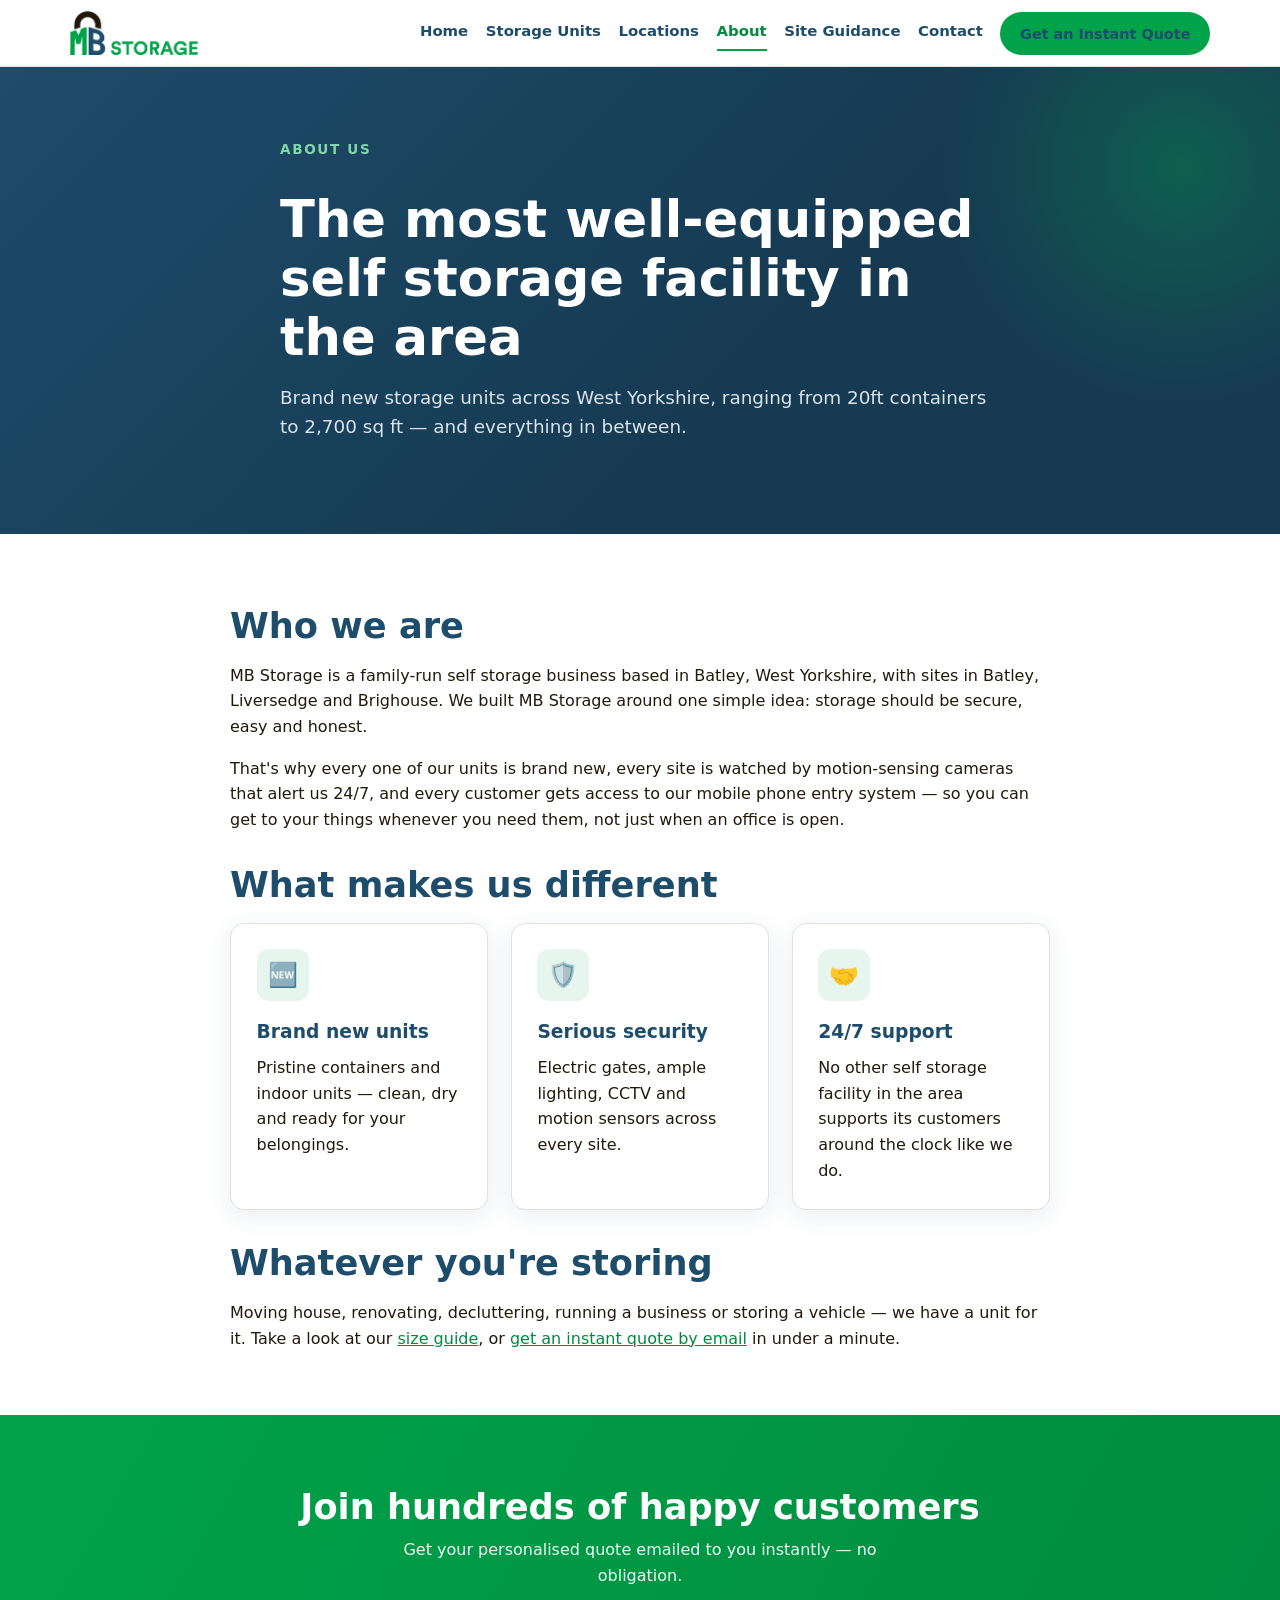
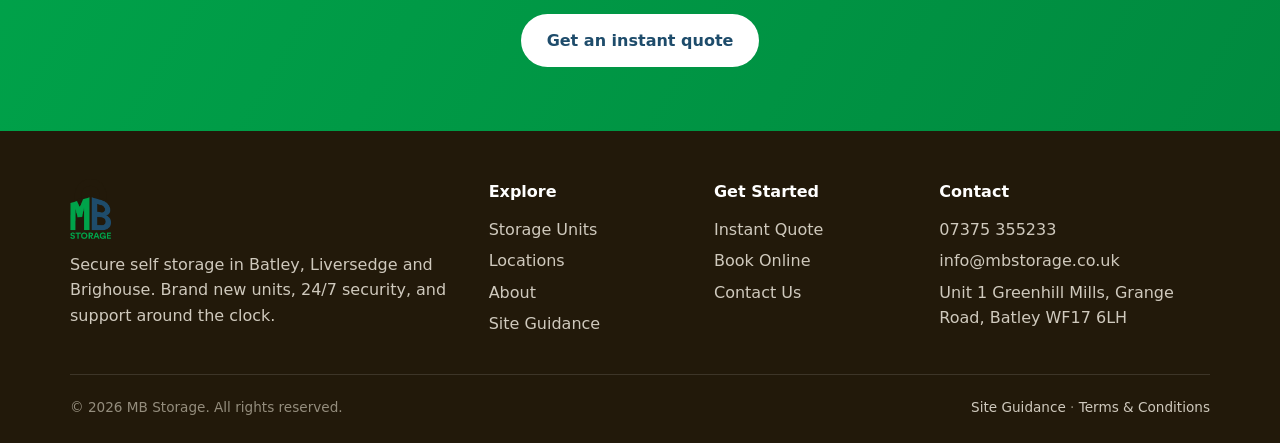
==== about.html @ b50e8f89 "Add Terms & Conditions page linked from the footer - New terms-and-conditions.html with full T&Cs of" ====
<!DOCTYPE html>
<html lang="en-GB">
<head>
<meta charset="UTF-8">
<meta name="viewport" content="width=device-width, initial-scale=1">
<title>About MB Storage | Secure Self Storage in West Yorkshire</title>
<meta name="description" content="About MB Storage — the most well-equipped self storage facility in West Yorkshire. Brand new units from 20ft containers to 2,700 sq ft, with 24/7 security and support.">
<link rel="canonical" href="https://www.mbstorage.co.uk/about.html">
<link rel="icon" type="image/png" href="assets/img/favicon.png">
<link rel="stylesheet" href="assets/css/style.css">
</head>
<body>

<header class="site-header">
  <div class="container header-inner">
    <a class="brand" href="index.html" aria-label="MB Storage home">
      <img src="assets/img/logo-landscape.png" srcset="assets/img/logo-landscape@4x.png 4x" alt="MB Storage logo" width="130" height="45">
    </a>
    <button class="nav-toggle" aria-label="Open menu" aria-expanded="false"><span></span><span></span><span></span></button>
    <nav class="main-nav" aria-label="Main navigation">
      <a href="index.html">Home</a>
      <a href="units.html">Storage Units</a>
      <a href="locations.html">Locations</a>
      <a href="about.html" aria-current="page">About</a>
      <a href="site-guidance.html">Site Guidance</a>
      <a href="contact.html">Contact</a>
      <a class="btn btn-primary" href="quote.html">Get an Instant Quote</a>
    </nav>
  </div>
</header>

<main>
  <section class="hero">
    <div class="container hero-inner">
      <p class="eyebrow">About Us</p>
      <h1>The most well-equipped self storage facility in the area</h1>
      <p>Brand new storage units across West Yorkshire, ranging from 20ft containers to 2,700 sq ft — and everything in between.</p>
    </div>
  </section>

  <section>
    <div class="container" style="max-width:820px">
      <h2>Who we are</h2>
      <p class="mt-1">MB Storage is a family-run self storage business based in Batley, West Yorkshire, with sites in Batley, Liversedge and Brighouse. We built MB Storage around one simple idea: storage should be secure, easy and honest.</p>
      <p class="mt-1">That's why every one of our units is brand new, every site is watched by motion-sensing cameras that alert us 24/7, and every customer gets access to our mobile phone entry system — so you can get to your things whenever you need them, not just when an office is open.</p>
      <h2 class="mt-2">What makes us different</h2>
      <div class="grid-3 mt-1">
        <article class="card"><div class="icon">🆕</div><h3>Brand new units</h3><p>Pristine containers and indoor units — clean, dry and ready for your belongings.</p></article>
        <article class="card"><div class="icon">🛡️</div><h3>Serious security</h3><p>Electric gates, ample lighting, CCTV and motion sensors across every site.</p></article>
        <article class="card"><div class="icon">🤝</div><h3>24/7 support</h3><p>No other self storage facility in the area supports its customers around the clock like we do.</p></article>
      </div>
      <h2 class="mt-2">Whatever you're storing</h2>
      <p class="mt-1">Moving house, renovating, decluttering, running a business or storing a vehicle — we have a unit for it. Take a look at our <a href="units.html">size guide</a>, or <a href="quote.html">get an instant quote by email</a> in under a minute.</p>
    </div>
  </section>

  <section class="cta-band">
    <div class="container">
      <h2>Join hundreds of happy customers</h2>
      <p>Get your personalised quote emailed to you instantly — no obligation.</p>
      <a class="btn btn-light" href="quote.html">Get an instant quote</a>
    </div>
  </section>
</main>

<footer class="site-footer">
  <div class="container">
    <div class="footer-grid">
      <div>
        <img class="footer-logo" src="assets/img/logo-portrait.png" alt="MB Storage">
        <p>Secure self storage in Batley, Liversedge and Brighouse. Brand new units, 24/7 security, and support around the clock.</p>
      </div>
      <div>
        <h4>Explore</h4>
        <ul>
          <li><a href="units.html">Storage Units</a></li>
          <li><a href="locations.html">Locations</a></li>
          <li><a href="about.html">About</a></li>
          <li><a href="site-guidance.html">Site Guidance</a></li>
        </ul>
      </div>
      <div>
        <h4>Get Started</h4>
        <ul>
          <li><a href="quote.html">Instant Quote</a></li>
          <li><a href="quote.html">Book Online</a></li>
          <li><a href="contact.html">Contact Us</a></li>
        </ul>
      </div>
      <div>
        <h4>Contact</h4>
        <ul>
          <li><a href="tel:+447375355233">07375 355233</a></li>
          <li><a href="mailto:info@mbstorage.co.uk">info@mbstorage.co.uk</a></li>
          <li>Unit 1 Greenhill Mills, Grange Road, Batley WF17 6LH</li>
        </ul>
      </div>
    </div>
    <div class="footer-bottom">
      <p>© 2026 MB Storage. All rights reserved.</p>
      <p><a href="site-guidance.html">Site Guidance</a> · <a href="terms-and-conditions.html">Terms &amp; Conditions</a></p>
    </div>
  </div>
</footer>

<script src="assets/js/main.js"></script>
</body>
</html>
---- assets/css/style.css ----
/* MB Storage — brand palette taken from the master logo
   Green   #00A34A  (primary / CTAs)
   Navy    #1E4C6B  (headings / secondary)
   Ink     #22190A  (body text / footer)
*/
:root {
  --green: #00A34A;
  --green-dark: #008a3f;
  --green-tint: #e6f6ee;
  --navy: #1E4C6B;
  --navy-dark: #163a52;
  --navy-tint: #e9eff4;
  --ink: #22190A;
  --grey: #5b5648;
  --line: #e4e1da;
  --bg: #ffffff;
  --bg-soft: #f7f6f3;
  --radius: 14px;
  --shadow: 0 6px 24px rgba(30, 76, 107, .10);
  --font: "Segoe UI", system-ui, -apple-system, Roboto, "Helvetica Neue", Arial, sans-serif;
}

* { margin: 0; padding: 0; box-sizing: border-box; }
html { scroll-behavior: smooth; }
body { font-family: var(--font); color: var(--ink); background: var(--bg); line-height: 1.6; }
img { max-width: 100%; height: auto; display: block; }
a { color: var(--green-dark); }
.container { width: min(1140px, 92%); margin: 0 auto; }

/* ---------- Header ---------- */
.site-header {
  position: sticky; top: 0; z-index: 50;
  background: rgba(255,255,255,.97);
  border-bottom: 1px solid var(--line);
  backdrop-filter: blur(6px);
}
.header-inner { display: flex; align-items: center; justify-content: space-between; gap: 1rem; padding: .7rem 0; }
.brand img { height: 44px; width: auto; }
.main-nav { display: flex; align-items: center; gap: 1.1rem; flex-wrap: wrap; }
.main-nav a { color: var(--navy); text-decoration: none; font-weight: 600; font-size: .93rem; padding: .3rem 0; border-bottom: 2px solid transparent; white-space: nowrap; }
.main-nav .btn { padding: .55rem 1.1rem; font-size: .9rem; border-bottom: 0; }
.main-nav a:hover, .main-nav a[aria-current="page"] { border-bottom-color: var(--green); color: var(--green-dark); }
.nav-toggle { display: none; background: none; border: 0; cursor: pointer; padding: .4rem; }
.nav-toggle span { display: block; width: 26px; height: 3px; background: var(--navy); margin: 5px 0; border-radius: 2px; }

.btn { display: inline-block; padding: .72rem 1.5rem; border-radius: 999px; font-weight: 700; text-decoration: none; text-align: center; border: 2px solid transparent; cursor: pointer; font-size: 1rem; transition: transform .15s ease, background .15s ease; }
.btn:hover { transform: translateY(-1px); }
.btn-primary { background: var(--green); color: #fff; }
.btn-primary:hover { background: var(--green-dark); }
.btn-outline { border-color: var(--navy); color: var(--navy); background: transparent; }
.btn-outline:hover { background: var(--navy); color: #fff; }
.btn-light { background: #fff; color: var(--navy); }

/* ---------- Hero ---------- */
.hero { background: linear-gradient(135deg, var(--navy) 0%, var(--navy-dark) 60%), var(--navy); color: #fff; padding: 4.5rem 0 4rem; position: relative; overflow: hidden; }
.hero::after { content: ""; position: absolute; right: -140px; top: -140px; width: 480px; height: 480px; border-radius: 50%; background: radial-gradient(circle, rgba(0,163,74,.35), transparent 70%); }
.hero-inner { position: relative; z-index: 1; max-width: 720px; }
.hero .eyebrow { color: #7fd6a8; font-weight: 700; letter-spacing: .12em; text-transform: uppercase; font-size: .85rem; }
.hero h1 { font-size: clamp(2rem, 5vw, 3.2rem); line-height: 1.15; margin: .6rem 0 1rem; }
.hero p { font-size: 1.15rem; color: #d9e4ec; margin-bottom: 1.8rem; }
.hero-ctas { display: flex; gap: .9rem; flex-wrap: wrap; }
.hero-trust { display: flex; gap: 1.6rem; flex-wrap: wrap; margin-top: 2.4rem; font-size: .95rem; color: #c4d3dd; }
.hero-trust span::before { content: "✓ "; color: var(--green); font-weight: 800; }

/* ---------- Sections ---------- */
section { padding: 4rem 0; }
.section-soft { background: var(--bg-soft); }
.section-head { max-width: 640px; margin-bottom: 2.4rem; }
.section-head .eyebrow { color: var(--green-dark); font-weight: 700; letter-spacing: .1em; text-transform: uppercase; font-size: .8rem; }
h2 { color: var(--navy); font-size: clamp(1.5rem, 3.4vw, 2.2rem); line-height: 1.2; margin: .4rem 0 .6rem; }
h3 { color: var(--navy); }
.lead { color: var(--grey); font-size: 1.06rem; }

.grid-3 { display: grid; grid-template-columns: repeat(3, 1fr); gap: 1.4rem; }
.grid-2 { display: grid; grid-template-columns: repeat(2, 1fr); gap: 1.4rem; }

.card { background: #fff; border: 1px solid var(--line); border-radius: var(--radius); padding: 1.6rem; box-shadow: var(--shadow); }
.card h3 { margin-bottom: .5rem; }
.card .icon { width: 52px; height: 52px; border-radius: 12px; background: var(--green-tint); display: grid; place-items: center; margin-bottom: 1rem; font-size: 1.5rem; color: var(--green-dark); }

/* ---------- Unit / product cards ---------- */
.unit-card { display: flex; flex-direction: column; overflow: hidden; padding: 0; }
.unit-media { background: linear-gradient(160deg, var(--navy-tint), #fff); padding: 1.4rem; border-bottom: 1px solid var(--line); }
.unit-body { padding: 1.5rem; display: flex; flex-direction: column; gap: .8rem; flex: 1; }
.unit-body ul { list-style: none; }
.unit-body li { padding-left: 1.5em; position: relative; margin: .3rem 0; }
.unit-body li::before { content: "✓"; position: absolute; left: 0; color: var(--green); font-weight: 800; }
.badge { display: inline-block; background: var(--green-tint); color: var(--green-dark); font-weight: 700; font-size: .78rem; border-radius: 999px; padding: .25rem .8rem; letter-spacing: .04em; text-transform: uppercase; width: fit-content; }
.price-hidden { background: var(--navy-tint); border-radius: 10px; padding: .9rem 1.1rem; color: var(--navy); font-size: .95rem; }
.price-hidden strong { color: var(--green-dark); }
.unit-body .btn { margin-top: auto; }

/* ---------- Size guide figure ---------- */
.size-figure { border: 1px dashed var(--navy); border-radius: 10px; padding: 1rem; background: #fff; }
.dim-table { width: 100%; border-collapse: collapse; font-size: .95rem; }
.dim-table th, .dim-table td { text-align: left; padding: .5rem .6rem; border-bottom: 1px solid var(--line); }
.dim-table th { color: var(--navy); }

/* ---------- Forms ---------- */
.form-card { background: #fff; border: 1px solid var(--line); border-radius: var(--radius); box-shadow: var(--shadow); padding: 2rem; }
.form-grid { display: grid; grid-template-columns: 1fr 1fr; gap: 1rem 1.2rem; }
.form-grid .full { grid-column: 1 / -1; }
label { font-weight: 600; color: var(--navy); font-size: .93rem; display: block; margin-bottom: .3rem; }
input, select, textarea { width: 100%; padding: .7rem .85rem; border: 1.5px solid var(--line); border-radius: 9px; font: inherit; color: var(--ink); background: #fff; }
input:focus, select:focus, textarea:focus { outline: none; border-color: var(--green); box-shadow: 0 0 0 3px rgba(0,163,74,.15); }
.hint { font-size: .84rem; color: var(--grey); margin-top: .25rem; }
fieldset { border: 0; }

.quote-note { display: flex; gap: .8rem; align-items: flex-start; background: var(--green-tint); border-radius: 10px; padding: 1rem 1.2rem; margin-bottom: 1.4rem; color: var(--ink); }
.quote-note .icon { font-size: 1.3rem; }

/* ---------- Locations ---------- */
.location-card address { font-style: normal; color: var(--grey); margin: .4rem 0 .8rem; }

/* ---------- CTA band ---------- */
.cta-band { background: linear-gradient(120deg, var(--green) 0%, var(--green-dark) 100%); color: #fff; text-align: center; }
.cta-band h2 { color: #fff; }
.cta-band p { color: #eafff3; max-width: 560px; margin: 0 auto 1.6rem; }

/* ---------- Featured branded banners (3D graphics) ---------- */
.banner-section { padding: 3rem 0; }
.section-head.center { margin-left: auto; margin-right: auto; text-align: center; }
.feature-banner { display: block; width: 100%; border-radius: var(--radius); box-shadow: var(--shadow); overflow: hidden; background: #10633a; }
.feature-banner img { width: 100%; height: auto; display: block; }
a.feature-banner { transition: transform .15s ease, box-shadow .15s ease; }
a.feature-banner:hover { transform: translateY(-3px); box-shadow: 0 12px 32px rgba(30,76,107,.18); }

/* horizontal step row under the phone banner */
.access-steps-row { list-style: none; display: grid; grid-template-columns: repeat(3, 1fr); gap: 1.4rem; margin-top: 1.8rem; }
.access-steps-row li { display: flex; gap: .9rem; align-items: flex-start; }
.access-steps-row .n { flex: 0 0 36px; height: 36px; border-radius: 50%; background: var(--green); color: #fff; font-weight: 800; display: grid; place-items: center; }
.access-steps-row strong { display: block; color: var(--navy); }
.access-steps-row span.t { color: var(--grey); font-size: .93rem; }
@media (max-width: 820px) { .access-steps-row { grid-template-columns: 1fr; } }

/* ---------- FAQ ---------- */
details { border: 1px solid var(--line); border-radius: 10px; padding: 1rem 1.2rem; margin-bottom: .8rem; background: #fff; }
summary { font-weight: 700; color: var(--navy); cursor: pointer; }
details p { margin-top: .6rem; color: var(--grey); }

/* ---------- Footer ---------- */
.site-footer { background: var(--ink); color: #cfc9bd; padding: 3rem 0 1.5rem; margin-top: 0; }
.footer-grid { display: grid; grid-template-columns: 2fr 1fr 1fr 1.4fr; gap: 2rem; padding-bottom: 2rem; border-bottom: 1px solid rgba(255,255,255,.12); }
.site-footer h4 { color: #fff; margin-bottom: .8rem; font-size: 1rem; }
.site-footer a { color: #cfc9bd; text-decoration: none; }
.site-footer a:hover { color: var(--green); }
.site-footer ul { list-style: none; }
.site-footer li { margin: .35rem 0; }
.footer-logo { height: 60px; width: auto; margin-bottom: .8rem; }
.footer-bottom { display: flex; justify-content: space-between; gap: 1rem; flex-wrap: wrap; padding-top: 1.4rem; font-size: .85rem; color: #948d7d; }

/* ---------- Utilities ---------- */
.mt-1 { margin-top: 1rem; } .mt-2 { margin-top: 2rem; }
.center { text-align: center; }
.status-msg { margin-top: 1rem; padding: .9rem 1.1rem; border-radius: 10px; display: none; }
.status-msg.ok { display: block; background: var(--green-tint); color: var(--green-dark); }
.status-msg.err { display: block; background: #fdecec; color: #a33; }

/* ---------- Responsive ---------- */
@media (max-width: 900px) {
  .grid-3, .footer-grid { grid-template-columns: 1fr 1fr; }
}
@media (max-width: 680px) {
  .nav-toggle { display: block; }
  .main-nav { position: absolute; top: 100%; left: 0; right: 0; background: #fff; flex-direction: column; align-items: flex-start; padding: 1rem 4%; gap: .8rem; border-bottom: 1px solid var(--line); display: none; }
  .main-nav.open { display: flex; }
  .grid-3, .grid-2, .form-grid, .footer-grid { grid-template-columns: 1fr; }
  .hero { padding: 3rem 0; }
}
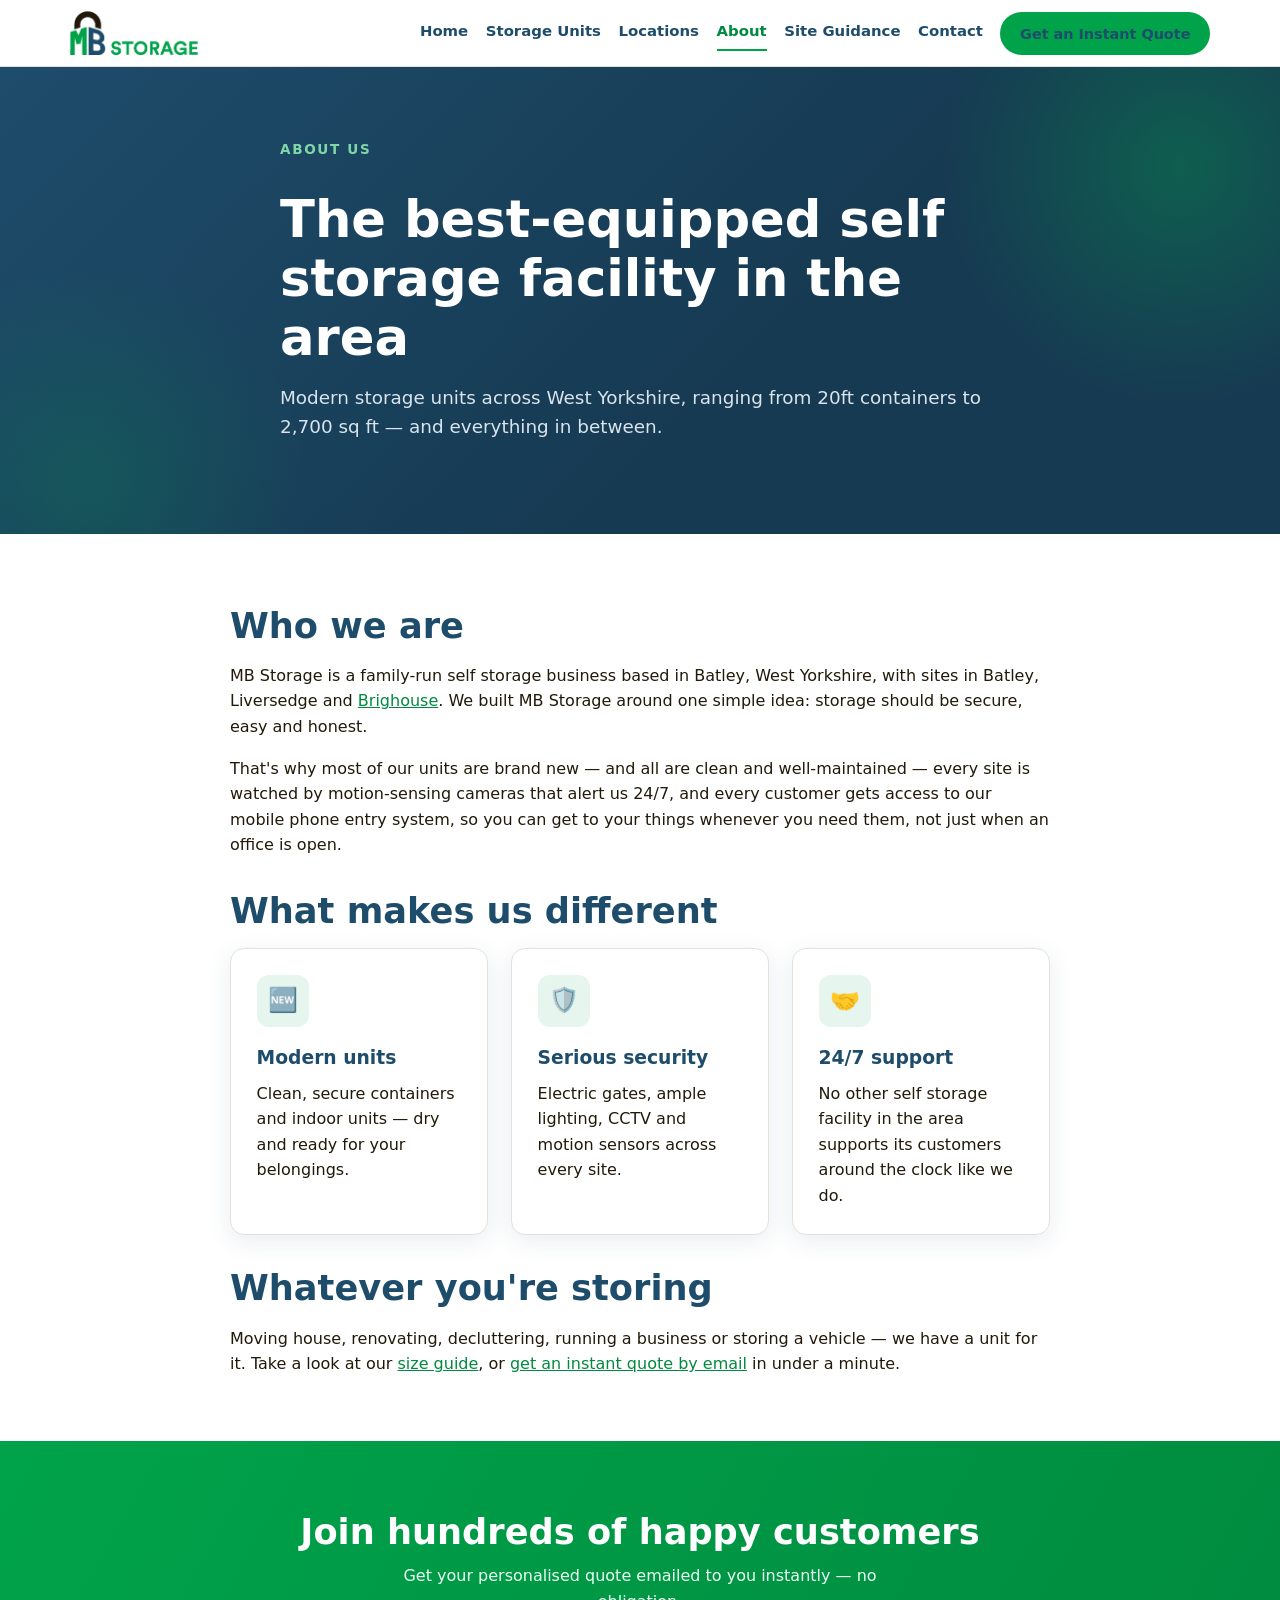
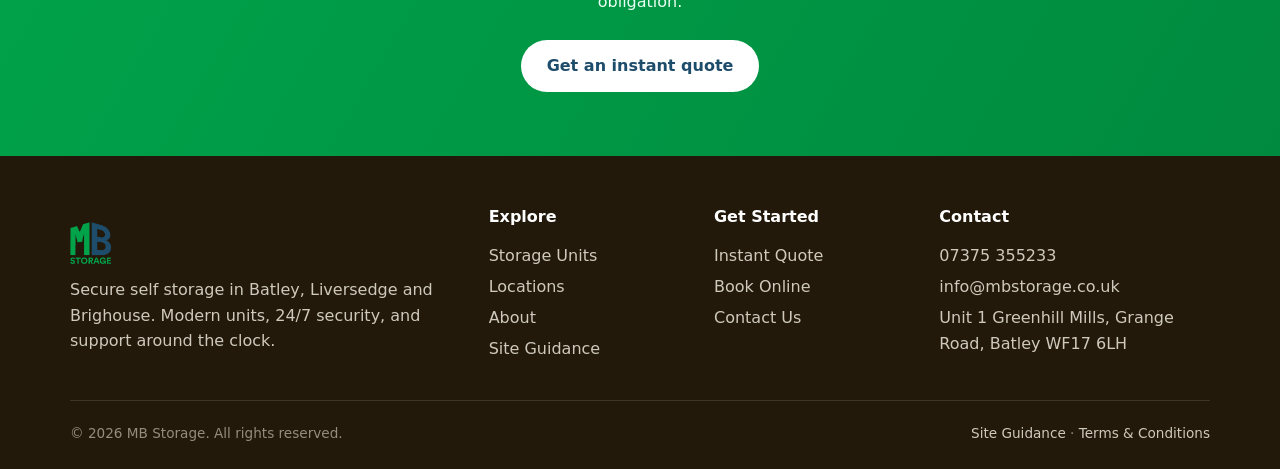
==== commit 9a933ae4: "Add second yard photo (gallery) and correct 'brand new' claims - Add Batley site photo; Locations pa" ====
--- a/about.html
+++ b/about.html
@@ -4,7 +4,7 @@
 <meta charset="UTF-8">
 <meta name="viewport" content="width=device-width, initial-scale=1">
 <title>About MB Storage | Secure Self Storage in West Yorkshire</title>
-<meta name="description" content="About MB Storage — the most well-equipped self storage facility in West Yorkshire. Brand new units from 20ft containers to 2,700 sq ft, with 24/7 security and support.">
+<meta name="description" content="About MB Storage — the best-equipped self storage facility in West Yorkshire. Modern units from 20ft containers to 2,700 sq ft, with 24/7 security and support.">
 <link rel="canonical" href="https://www.mbstorage.co.uk/about.html">
 <link rel="icon" type="image/png" href="assets/img/favicon.png">
 <link rel="stylesheet" href="assets/css/style.css">
@@ -33,19 +33,19 @@
   <section class="hero">
     <div class="container hero-inner">
       <p class="eyebrow">About Us</p>
-      <h1>The most well-equipped self storage facility in the area</h1>
-      <p>Brand new storage units across West Yorkshire, ranging from 20ft containers to 2,700 sq ft — and everything in between.</p>
+      <h1>The best-equipped self storage facility in the area</h1>
+      <p>Modern storage units across West Yorkshire, ranging from 20ft containers to 2,700 sq ft — and everything in between.</p>
     </div>
   </section>
 
   <section>
     <div class="container" style="max-width:820px">
       <h2>Who we are</h2>
-      <p class="mt-1">MB Storage is a family-run self storage business based in Batley, West Yorkshire, with sites in Batley, Liversedge and Brighouse. We built MB Storage around one simple idea: storage should be secure, easy and honest.</p>
-      <p class="mt-1">That's why every one of our units is brand new, every site is watched by motion-sensing cameras that alert us 24/7, and every customer gets access to our mobile phone entry system — so you can get to your things whenever you need them, not just when an office is open.</p>
+      <p class="mt-1">MB Storage is a family-run self storage business based in Batley, West Yorkshire, with sites in Batley, Liversedge and <a href="https://www.jbstoragesolutions.co.uk" target="_blank" rel="noopener">Brighouse</a>. We built MB Storage around one simple idea: storage should be secure, easy and honest.</p>
+      <p class="mt-1">That's why most of our units are brand new — and all are clean and well-maintained — every site is watched by motion-sensing cameras that alert us 24/7, and every customer gets access to our mobile phone entry system, so you can get to your things whenever you need them, not just when an office is open.</p>
       <h2 class="mt-2">What makes us different</h2>
       <div class="grid-3 mt-1">
-        <article class="card"><div class="icon">🆕</div><h3>Brand new units</h3><p>Pristine containers and indoor units — clean, dry and ready for your belongings.</p></article>
+        <article class="card"><div class="icon">🆕</div><h3>Modern units</h3><p>Clean, secure containers and indoor units — dry and ready for your belongings.</p></article>
         <article class="card"><div class="icon">🛡️</div><h3>Serious security</h3><p>Electric gates, ample lighting, CCTV and motion sensors across every site.</p></article>
         <article class="card"><div class="icon">🤝</div><h3>24/7 support</h3><p>No other self storage facility in the area supports its customers around the clock like we do.</p></article>
       </div>
@@ -68,7 +68,7 @@
     <div class="footer-grid">
       <div>
         <img class="footer-logo" src="assets/img/logo-portrait.png" alt="MB Storage">
-        <p>Secure self storage in Batley, Liversedge and Brighouse. Brand new units, 24/7 security, and support around the clock.</p>
+        <p>Secure self storage in Batley, Liversedge and <a href="https://www.jbstoragesolutions.co.uk" target="_blank" rel="noopener">Brighouse</a>. Modern units, 24/7 security, and support around the clock.</p>
       </div>
       <div>
         <h4>Explore</h4>
--- a/assets/css/style.css
+++ b/assets/css/style.css
@@ -167,3 +167,68 @@
   .grid-3, .grid-2, .form-grid, .footer-grid { grid-template-columns: 1fr; }
   .hero { padding: 3rem 0; }
 }
+
+/* =====================================================
+   Refinement pass — motion, polish & tighter integration
+   ===================================================== */
+
+/* Animated hero accent blobs + staggered entrance */
+.hero::after { animation: floatBlob 15s ease-in-out infinite; }
+.hero::before {
+  content: ""; position: absolute; left: -130px; bottom: -170px; width: 440px; height: 440px;
+  border-radius: 50%; background: radial-gradient(circle, rgba(0,163,74,.20), transparent 70%);
+  z-index: 0; animation: floatBlob 20s ease-in-out infinite reverse;
+}
+@keyframes floatBlob { 0%,100% { transform: translate(0,0); } 50% { transform: translate(-26px,22px); } }
+
+.hero-inner > * { opacity: 0; transform: translateY(16px); animation: heroIn .7s cubic-bezier(.2,.7,.2,1) forwards; }
+.hero-inner > *:nth-child(1) { animation-delay: .05s; }
+.hero-inner > *:nth-child(2) { animation-delay: .15s; }
+.hero-inner > *:nth-child(3) { animation-delay: .25s; }
+.hero-inner > *:nth-child(4) { animation-delay: .35s; }
+.hero-inner > *:nth-child(5) { animation-delay: .45s; }
+@keyframes heroIn { to { opacity: 1; transform: none; } }
+
+/* Scroll-reveal (class added by JS so content stays visible without JS) */
+.reveal { opacity: 0; transform: translateY(24px); transition: opacity .6s ease, transform .6s cubic-bezier(.2,.7,.2,1); will-change: opacity, transform; }
+.reveal.in { opacity: 1; transform: none; }
+
+/* Animated stats band */
+.stats-band { background: #fff; padding: 2.6rem 0; }
+.stats-grid { display: grid; grid-template-columns: repeat(4, 1fr); gap: 1.2rem; text-align: center; }
+.stat { padding: 1.5rem 1rem; border-radius: var(--radius); background: var(--bg-soft); border: 1px solid var(--line); transition: transform .18s ease, box-shadow .18s ease; }
+.stat:hover { transform: translateY(-4px); box-shadow: var(--shadow); }
+.stat .num { font-size: clamp(1.9rem, 4.4vw, 2.7rem); font-weight: 800; color: var(--green-dark); line-height: 1; letter-spacing: -.02em; }
+.stat .lab { margin-top: .5rem; color: var(--navy); font-weight: 600; font-size: .95rem; }
+@media (max-width: 680px) { .stats-grid { grid-template-columns: 1fr 1fr; } }
+
+/* Card + banner micro-interactions */
+.card { transition: transform .18s ease, box-shadow .18s ease; }
+.card:hover { transform: translateY(-4px); box-shadow: 0 12px 30px rgba(30,76,107,.14); }
+.feature-banner { position: relative; }
+.feature-banner img { transition: transform .6s cubic-bezier(.2,.7,.2,1); }
+a.feature-banner:hover img { transform: scale(1.035); }
+
+/* Buttons: smoother shared transition */
+.btn { transition: transform .15s ease, background .15s ease, box-shadow .15s ease; }
+.btn-primary:hover { box-shadow: 0 8px 20px rgba(0,163,74,.28); }
+
+/* Real-photo band (image + copy) */
+.photo-band .container { display: grid; grid-template-columns: 1.1fr 1fr; gap: 2.2rem; align-items: center; }
+.photo-band .photo-media img { width: 100%; border-radius: var(--radius); box-shadow: var(--shadow); }
+.photo-band figcaption, .photo-figure figcaption { color: var(--grey); font-size: .88rem; margin-top: .55rem; }
+.photo-figure { max-width: 640px; margin: 0 auto; }
+.photo-figure img { width: 100%; border-radius: var(--radius); box-shadow: var(--shadow); }
+.photo-figure figcaption { text-align: center; }
+.photo-gallery { display: grid; grid-template-columns: repeat(2, 1fr); gap: 1.3rem; max-width: 1000px; margin: 0 auto; }
+.photo-gallery figure img { width: 100%; border-radius: var(--radius); box-shadow: var(--shadow); }
+.photo-gallery figcaption { text-align: center; color: var(--grey); font-size: .88rem; margin-top: .5rem; }
+@media (max-width: 820px) { .photo-band .container { grid-template-columns: 1fr; } }
+@media (max-width: 680px) { .photo-gallery { grid-template-columns: 1fr; } }
+
+/* Respect reduced-motion preferences */
+@media (prefers-reduced-motion: reduce) {
+  *, *::before, *::after { animation: none !important; transition: none !important; }
+  .reveal { opacity: 1 !important; transform: none !important; }
+  .hero-inner > * { opacity: 1 !important; transform: none !important; }
+}
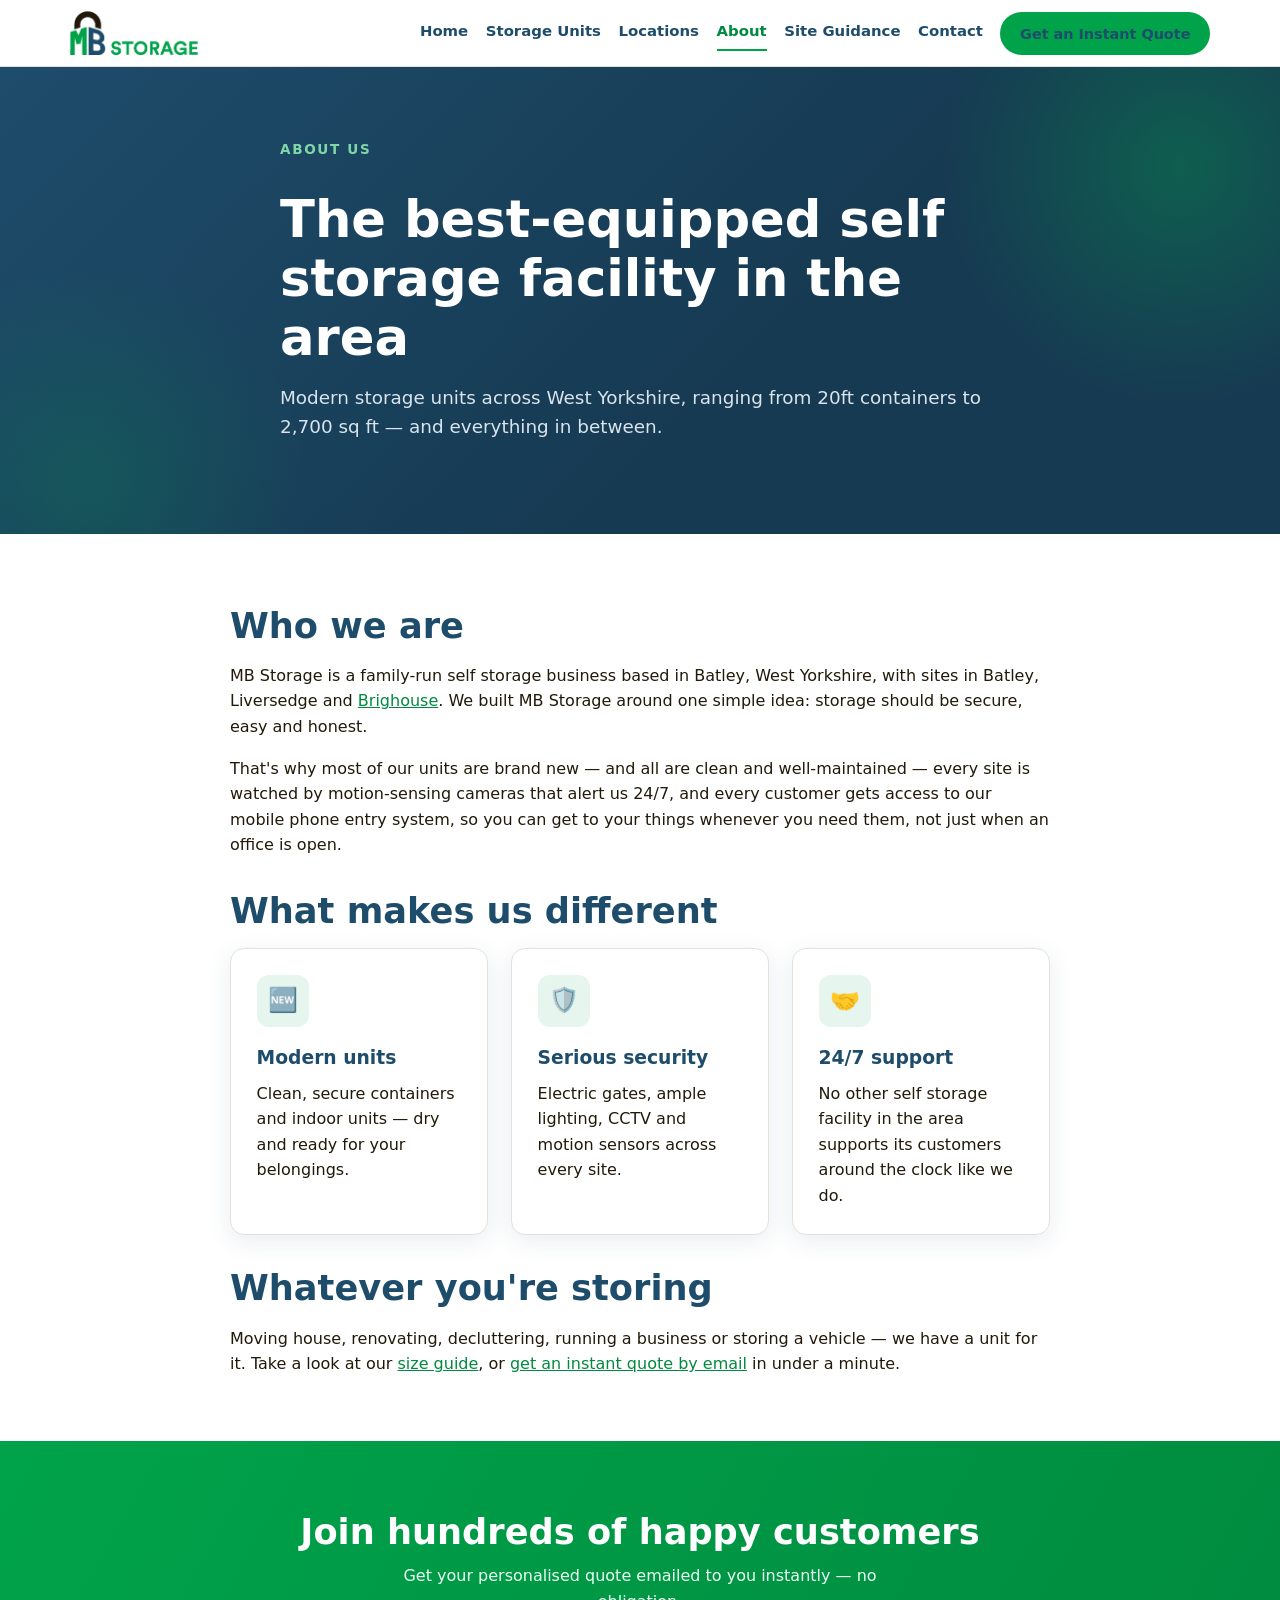
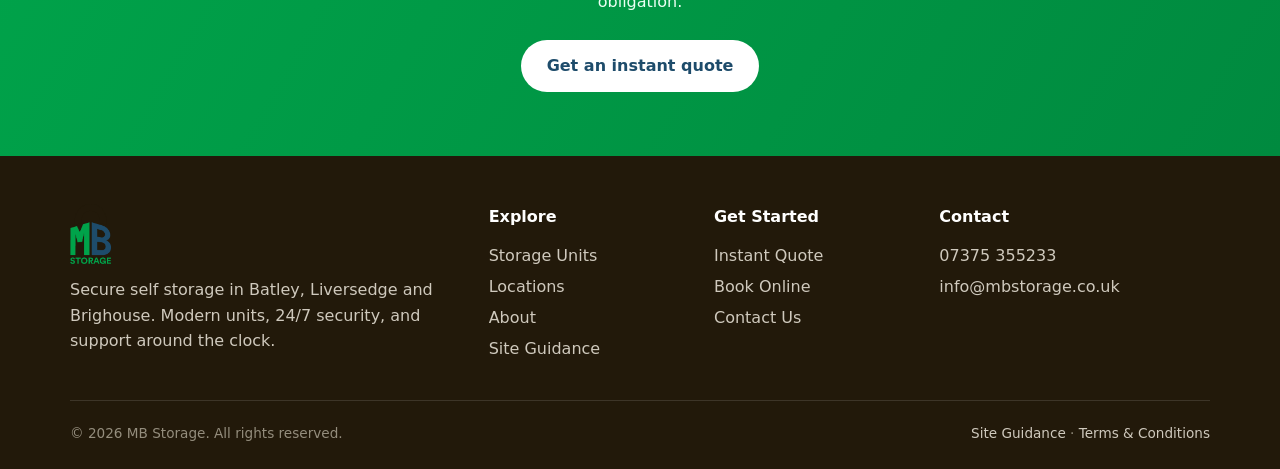
==== commit 580c0245: "Keep full Batley address only on Locations page; correct it to Greenhill Mills, Batley WF17 6LL - Re" ====
--- a/about.html
+++ b/about.html
@@ -92,7 +92,6 @@
         <ul>
           <li><a href="tel:+447375355233">07375 355233</a></li>
           <li><a href="mailto:info@mbstorage.co.uk">info@mbstorage.co.uk</a></li>
-          <li>Unit 1 Greenhill Mills, Grange Road, Batley WF17 6LH</li>
         </ul>
       </div>
     </div>
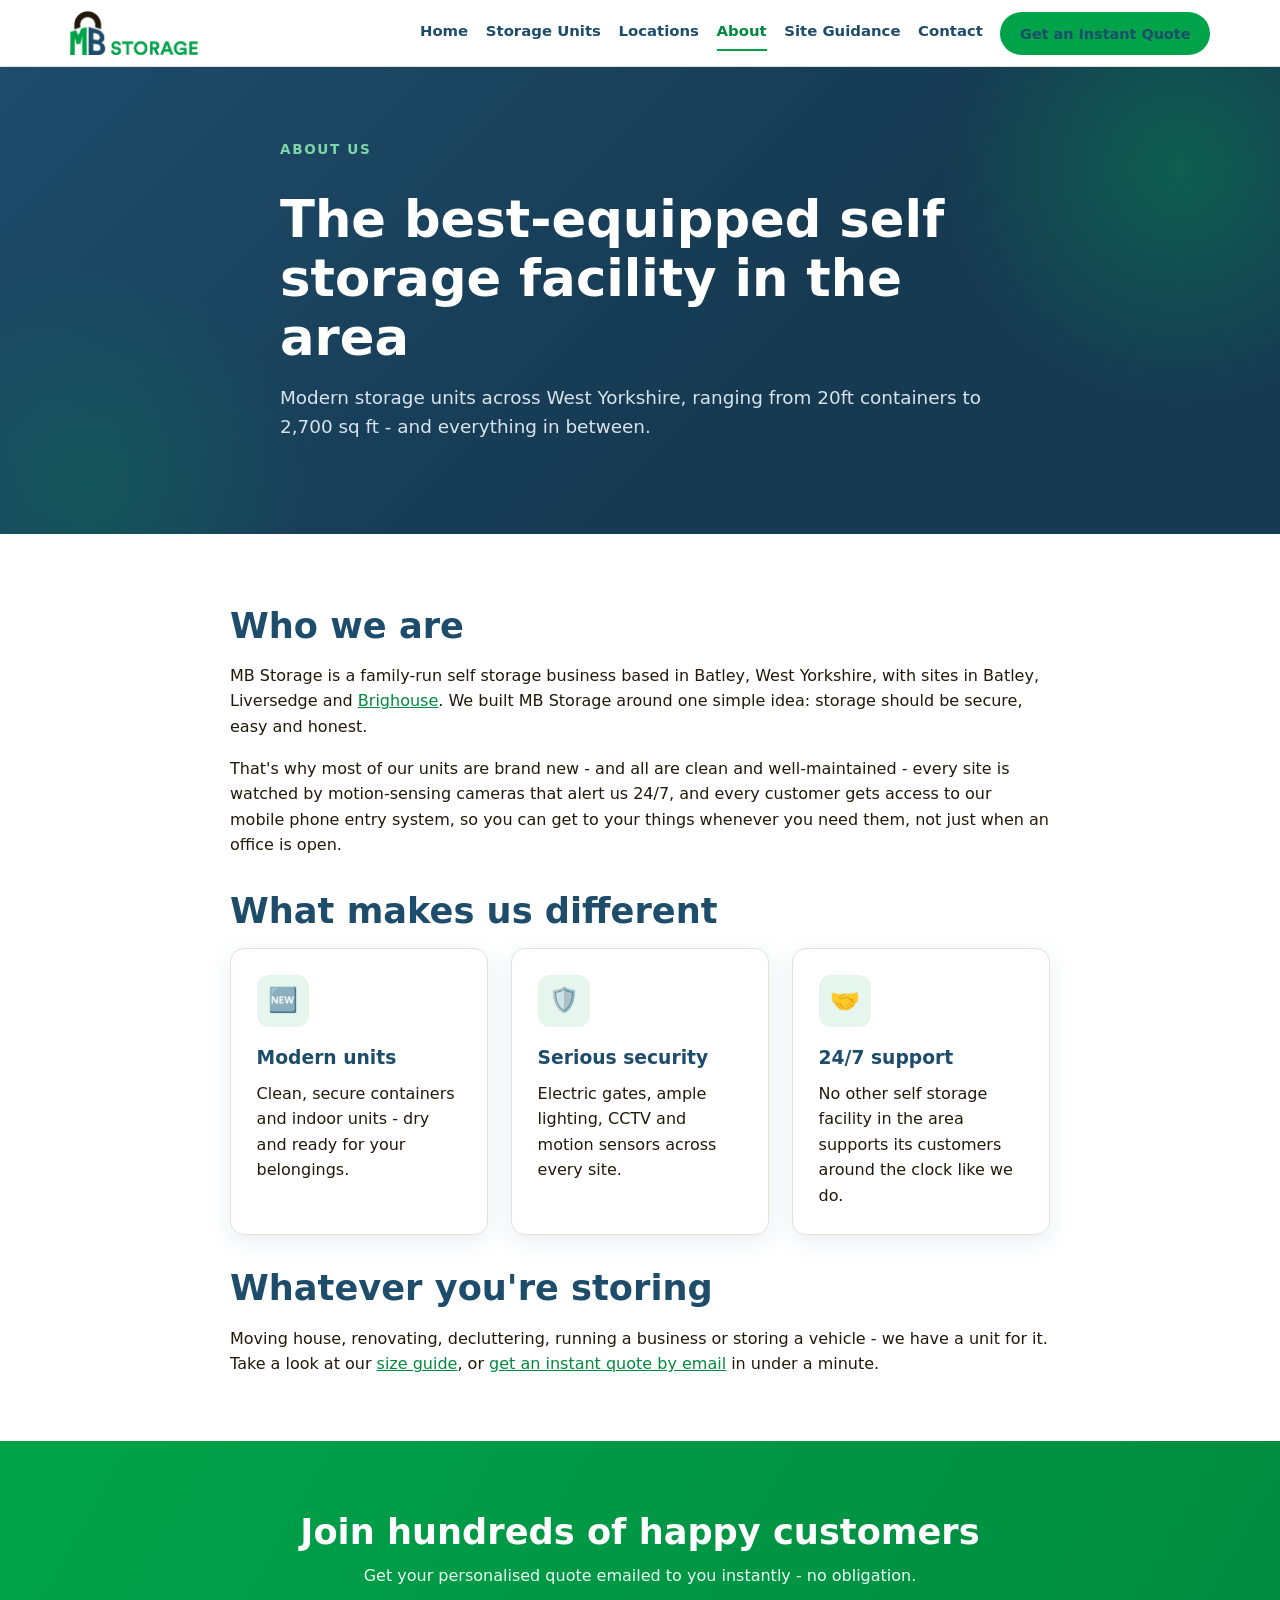
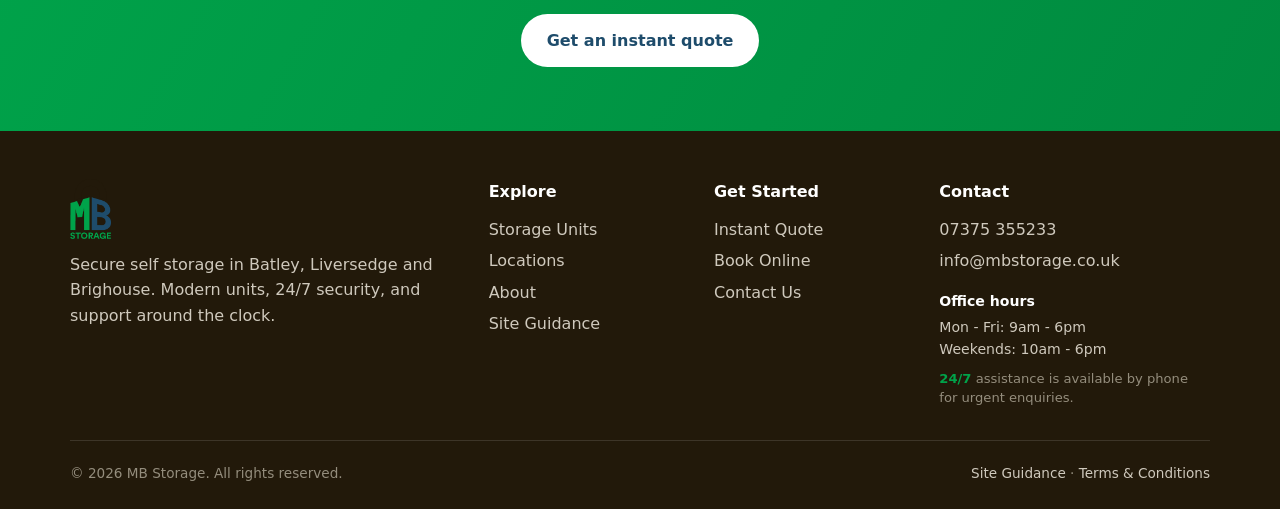
==== commit fc76b13a: "Remove em dashes site-wide, add office hours and 24/7 urgent note to footer - Replace all em dashes " ====
--- a/about.html
+++ b/about.html
@@ -4,7 +4,7 @@
 <meta charset="UTF-8">
 <meta name="viewport" content="width=device-width, initial-scale=1">
 <title>About MB Storage | Secure Self Storage in West Yorkshire</title>
-<meta name="description" content="About MB Storage — the best-equipped self storage facility in West Yorkshire. Modern units from 20ft containers to 2,700 sq ft, with 24/7 security and support.">
+<meta name="description" content="About MB Storage - the best-equipped self storage facility in West Yorkshire. Modern units from 20ft containers to 2,700 sq ft, with 24/7 security and support.">
 <link rel="canonical" href="https://www.mbstorage.co.uk/about.html">
 <link rel="icon" type="image/png" href="assets/img/favicon.png">
 <link rel="stylesheet" href="assets/css/style.css">
@@ -34,7 +34,7 @@
     <div class="container hero-inner">
       <p class="eyebrow">About Us</p>
       <h1>The best-equipped self storage facility in the area</h1>
-      <p>Modern storage units across West Yorkshire, ranging from 20ft containers to 2,700 sq ft — and everything in between.</p>
+      <p>Modern storage units across West Yorkshire, ranging from 20ft containers to 2,700 sq ft - and everything in between.</p>
     </div>
   </section>
 
@@ -42,22 +42,22 @@
     <div class="container" style="max-width:820px">
       <h2>Who we are</h2>
       <p class="mt-1">MB Storage is a family-run self storage business based in Batley, West Yorkshire, with sites in Batley, Liversedge and <a href="https://www.jbstoragesolutions.co.uk" target="_blank" rel="noopener">Brighouse</a>. We built MB Storage around one simple idea: storage should be secure, easy and honest.</p>
-      <p class="mt-1">That's why most of our units are brand new — and all are clean and well-maintained — every site is watched by motion-sensing cameras that alert us 24/7, and every customer gets access to our mobile phone entry system, so you can get to your things whenever you need them, not just when an office is open.</p>
+      <p class="mt-1">That's why most of our units are brand new - and all are clean and well-maintained - every site is watched by motion-sensing cameras that alert us 24/7, and every customer gets access to our mobile phone entry system, so you can get to your things whenever you need them, not just when an office is open.</p>
       <h2 class="mt-2">What makes us different</h2>
       <div class="grid-3 mt-1">
-        <article class="card"><div class="icon">🆕</div><h3>Modern units</h3><p>Clean, secure containers and indoor units — dry and ready for your belongings.</p></article>
+        <article class="card"><div class="icon">🆕</div><h3>Modern units</h3><p>Clean, secure containers and indoor units - dry and ready for your belongings.</p></article>
         <article class="card"><div class="icon">🛡️</div><h3>Serious security</h3><p>Electric gates, ample lighting, CCTV and motion sensors across every site.</p></article>
         <article class="card"><div class="icon">🤝</div><h3>24/7 support</h3><p>No other self storage facility in the area supports its customers around the clock like we do.</p></article>
       </div>
       <h2 class="mt-2">Whatever you're storing</h2>
-      <p class="mt-1">Moving house, renovating, decluttering, running a business or storing a vehicle — we have a unit for it. Take a look at our <a href="units.html">size guide</a>, or <a href="quote.html">get an instant quote by email</a> in under a minute.</p>
+      <p class="mt-1">Moving house, renovating, decluttering, running a business or storing a vehicle - we have a unit for it. Take a look at our <a href="units.html">size guide</a>, or <a href="quote.html">get an instant quote by email</a> in under a minute.</p>
     </div>
   </section>
 
   <section class="cta-band">
     <div class="container">
       <h2>Join hundreds of happy customers</h2>
-      <p>Get your personalised quote emailed to you instantly — no obligation.</p>
+      <p>Get your personalised quote emailed to you instantly - no obligation.</p>
       <a class="btn btn-light" href="quote.html">Get an instant quote</a>
     </div>
   </section>
@@ -93,6 +93,12 @@
           <li><a href="tel:+447375355233">07375 355233</a></li>
           <li><a href="mailto:info@mbstorage.co.uk">info@mbstorage.co.uk</a></li>
         </ul>
+        <p class="footer-hours">
+          <strong>Office hours</strong>
+          Mon - Fri: 9am - 6pm<br>
+          Weekends: 10am - 6pm
+        </p>
+        <p class="footer-hours-note"><strong>24/7</strong> assistance is available by phone for urgent enquiries.</p>
       </div>
     </div>
     <div class="footer-bottom">
--- a/assets/css/style.css
+++ b/assets/css/style.css
@@ -148,6 +148,10 @@
 .site-footer li { margin: .35rem 0; }
 .footer-logo { height: 60px; width: auto; margin-bottom: .8rem; }
 .footer-bottom { display: flex; justify-content: space-between; gap: 1rem; flex-wrap: wrap; padding-top: 1.4rem; font-size: .85rem; color: #948d7d; }
+.footer-hours { margin-top: 1rem; font-size: .88rem; line-height: 1.6; }
+.footer-hours strong { color: #fff; display: block; margin-bottom: .2rem; }
+.footer-hours-note { margin-top: .5rem; font-size: .82rem; color: #948d7d; line-height: 1.5; }
+.footer-hours-note strong { color: var(--green); }
 
 /* ---------- Utilities ---------- */
 .mt-1 { margin-top: 1rem; } .mt-2 { margin-top: 2rem; }
@@ -180,6 +184,12 @@
   z-index: 0; animation: floatBlob 20s ease-in-out infinite reverse;
 }
 @keyframes floatBlob { 0%,100% { transform: translate(0,0); } 50% { transform: translate(-26px,22px); } }
+
+/* Homepage hero: stylised (duotone) real-container photo + navy overlay */
+.hero--photo {
+  background: linear-gradient(115deg, rgba(16,42,60,.90) 0%, rgba(22,58,82,.66) 55%, rgba(16,42,60,.85) 100%),
+              url('../img/photos/hero-navy.jpg') center/cover no-repeat;
+}
 
 .hero-inner > * { opacity: 0; transform: translateY(16px); animation: heroIn .7s cubic-bezier(.2,.7,.2,1) forwards; }
 .hero-inner > *:nth-child(1) { animation-delay: .05s; }
@@ -212,6 +222,23 @@
 /* Buttons: smoother shared transition */
 .btn { transition: transform .15s ease, background .15s ease, box-shadow .15s ease; }
 .btn-primary:hover { box-shadow: 0 8px 20px rgba(0,163,74,.28); }
+
+/* Google review rating */
+.grating { display: flex; align-items: center; gap: .5rem; flex-wrap: wrap; margin: .5rem 0 .2rem; }
+.gstars { --pct: 100%; position: relative; display: inline-block; font-family: Arial, sans-serif; font-size: 1.15rem; line-height: 1; }
+.gstars::before { content: "\2605\2605\2605\2605\2605"; color: #dcdcdc; letter-spacing: 2px; }
+.gstars::after { content: "\2605\2605\2605\2605\2605"; color: #f5b301; letter-spacing: 2px; position: absolute; left: 0; top: 0; width: var(--pct); overflow: hidden; white-space: nowrap; }
+.grating-num { font-weight: 800; color: var(--navy); }
+.grating-count { color: var(--grey); text-decoration: none; font-size: .92rem; }
+.grating-count:hover { color: var(--green-dark); text-decoration: underline; }
+
+/* Locations map (Leaflet) */
+#sites-map { height: 440px; width: 100%; border-radius: var(--radius); box-shadow: var(--shadow); position: relative; z-index: 0; }
+.leaflet-popup-content { font-family: var(--font); }
+.leaflet-popup-content h4 { color: var(--navy); margin-bottom: .25rem; font-size: 1rem; }
+.leaflet-popup-content a.map-link { display: inline-block; margin-top: .35rem; color: var(--green-dark); font-weight: 700; text-decoration: none; }
+.leaflet-popup-content a.map-link:hover { text-decoration: underline; }
+.map-pin { filter: drop-shadow(0 2px 3px rgba(0,0,0,.3)); }
 
 /* Real-photo band (image + copy) */
 .photo-band .container { display: grid; grid-template-columns: 1.1fr 1fr; gap: 2.2rem; align-items: center; }
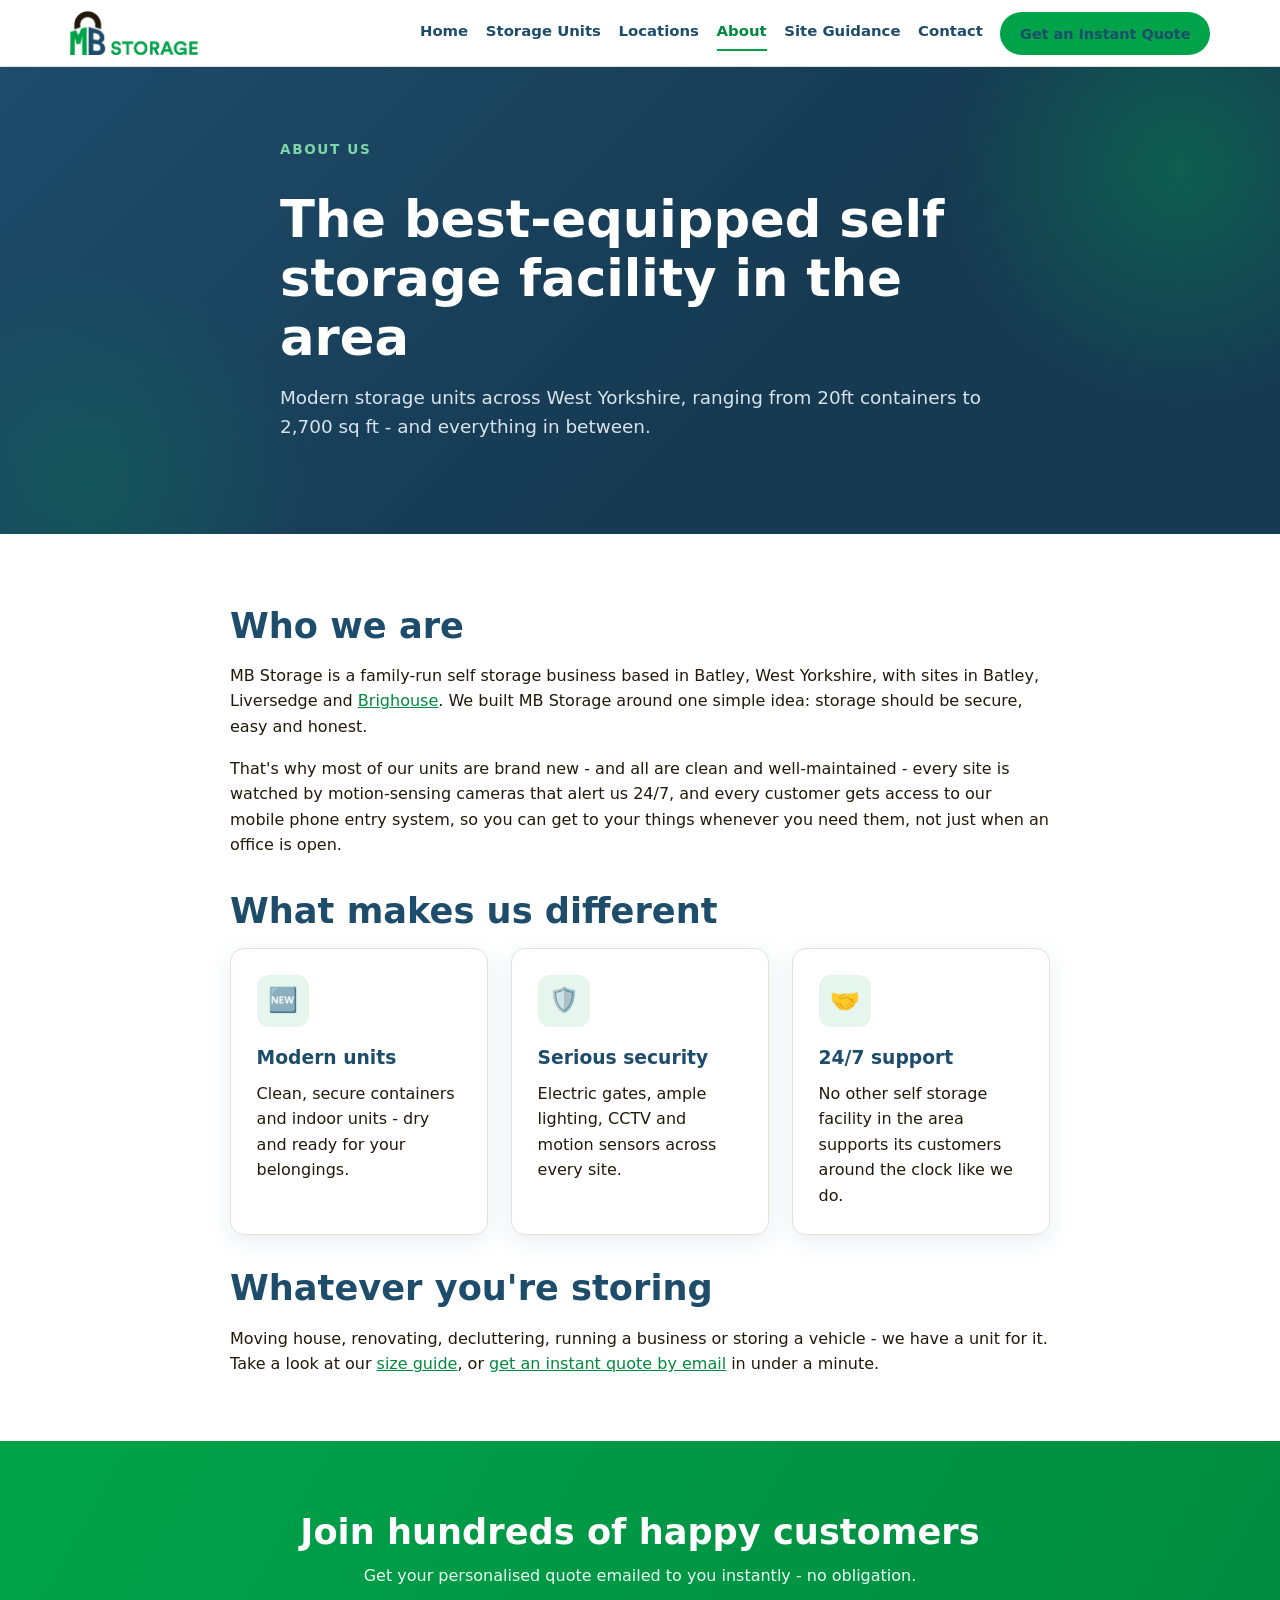
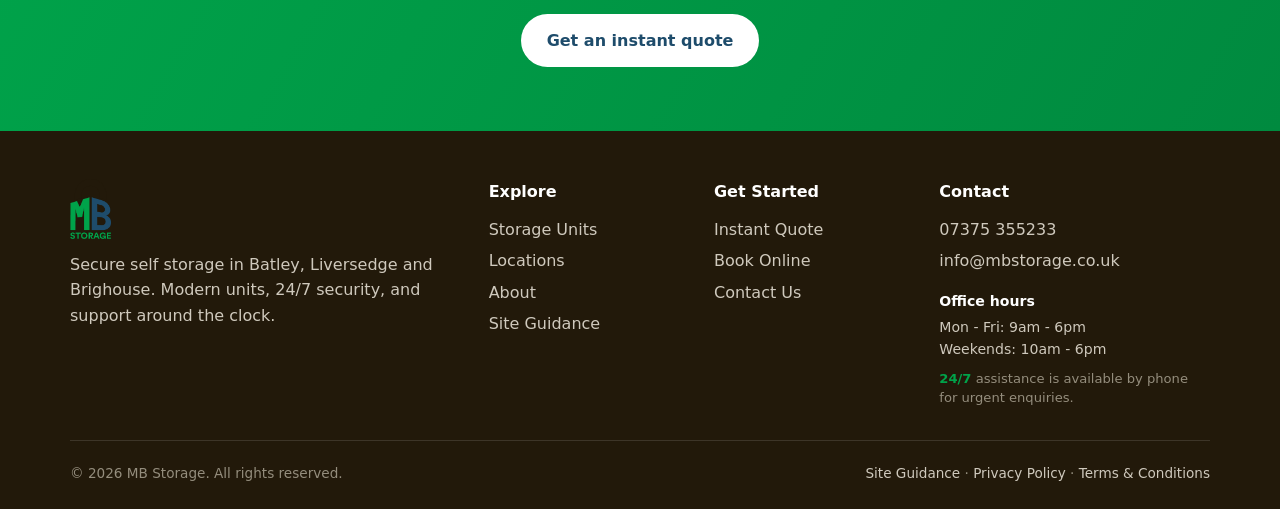
==== commit 2641e7ff: "Add privacy policy page (#2) Add privacy policy page" ====
--- a/about.html
+++ b/about.html
@@ -103,7 +103,7 @@
     </div>
     <div class="footer-bottom">
       <p>© 2026 MB Storage. All rights reserved.</p>
-      <p><a href="site-guidance.html">Site Guidance</a> · <a href="terms-and-conditions.html">Terms &amp; Conditions</a></p>
+      <p><a href="site-guidance.html">Site Guidance</a> · <a href="privacy-policy.html">Privacy Policy</a> · <a href="terms-and-conditions.html">Terms &amp; Conditions</a></p>
     </div>
   </div>
 </footer>
--- a/assets/css/style.css
+++ b/assets/css/style.css
@@ -86,6 +86,8 @@
 .unit-body li { padding-left: 1.5em; position: relative; margin: .3rem 0; }
 .unit-body li::before { content: "✓"; position: absolute; left: 0; color: var(--green); font-weight: 800; }
 .badge { display: inline-block; background: var(--green-tint); color: var(--green-dark); font-weight: 700; font-size: .78rem; border-radius: 999px; padding: .25rem .8rem; letter-spacing: .04em; text-transform: uppercase; width: fit-content; }
+.unit-sqft { color: var(--grey); font-weight: 600; font-size: .95rem; margin-top: -.3rem; }
+.unit-sqft strong { color: var(--navy); }
 .price-hidden { background: var(--navy-tint); border-radius: 10px; padding: .9rem 1.1rem; color: var(--navy); font-size: .95rem; }
 .price-hidden strong { color: var(--green-dark); }
 .unit-body .btn { margin-top: auto; }
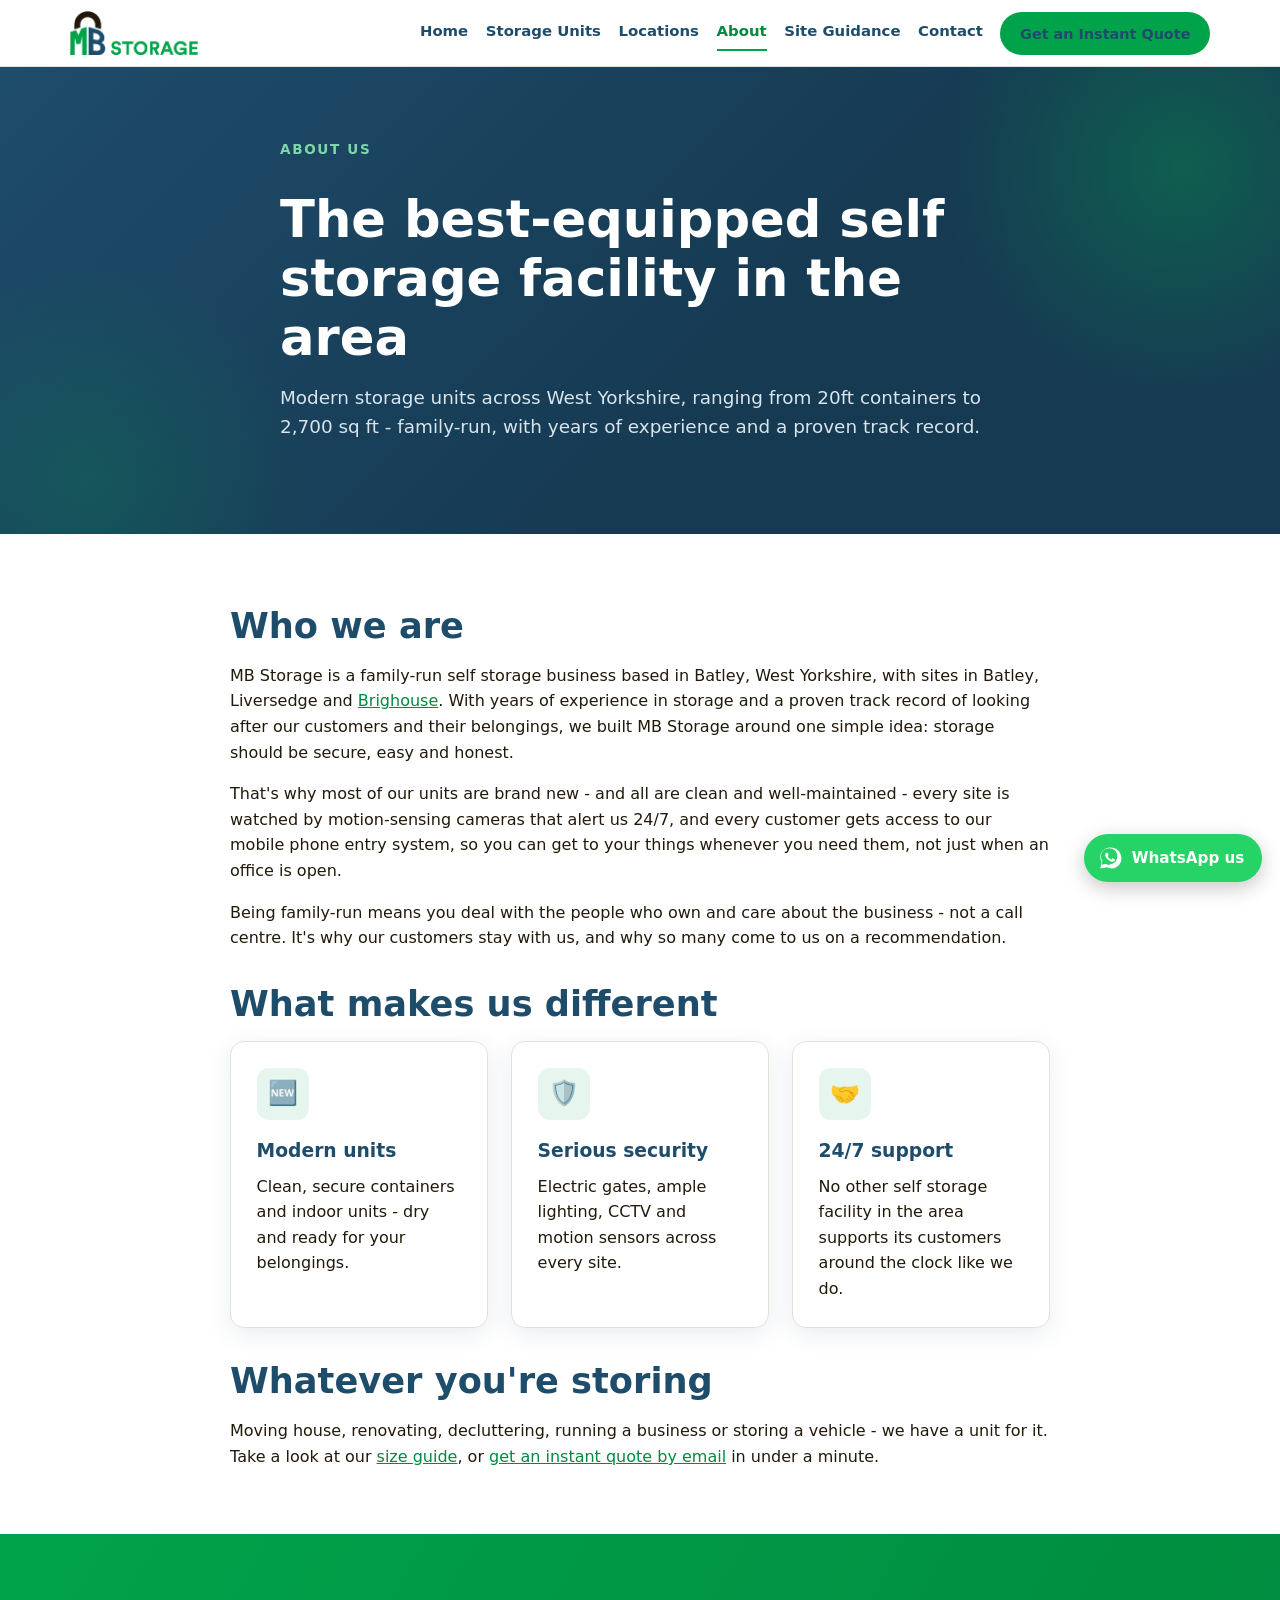
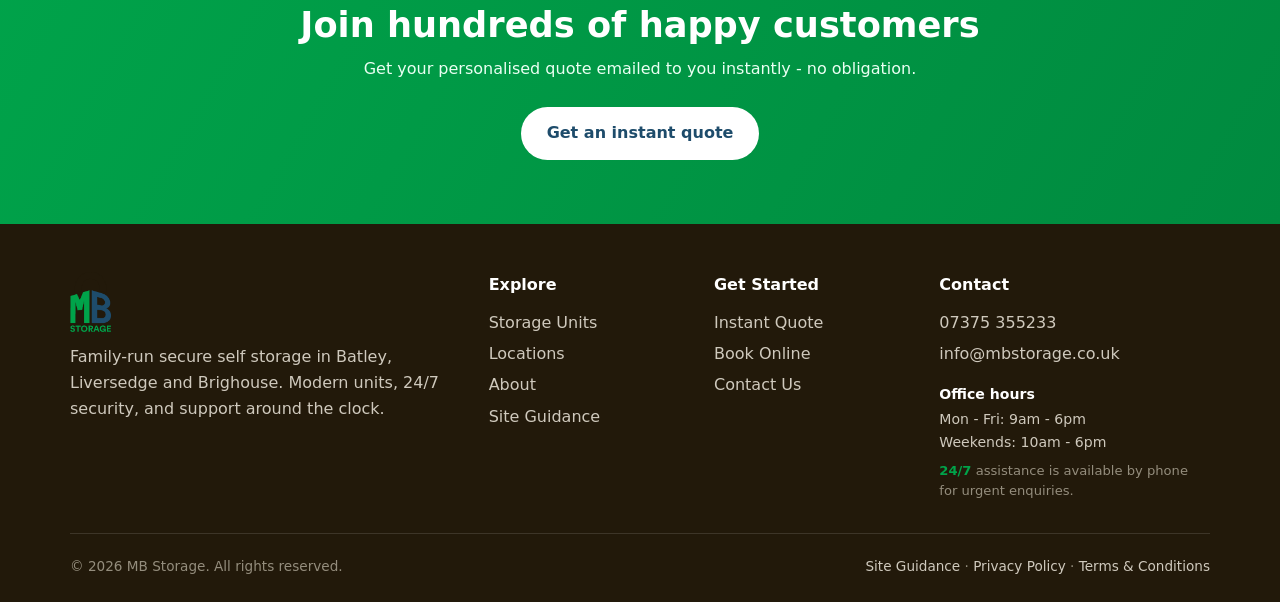
==== commit 3b956b95: "Feature family-run heritage and proven track record across the site - Home hero and "Why MB Storage"" ====
--- a/about.html
+++ b/about.html
@@ -34,15 +34,16 @@
     <div class="container hero-inner">
       <p class="eyebrow">About Us</p>
       <h1>The best-equipped self storage facility in the area</h1>
-      <p>Modern storage units across West Yorkshire, ranging from 20ft containers to 2,700 sq ft - and everything in between.</p>
+      <p>Modern storage units across West Yorkshire, ranging from 20ft containers to 2,700 sq ft - family-run, with years of experience and a proven track record.</p>
     </div>
   </section>
 
   <section>
     <div class="container" style="max-width:820px">
       <h2>Who we are</h2>
-      <p class="mt-1">MB Storage is a family-run self storage business based in Batley, West Yorkshire, with sites in Batley, Liversedge and <a href="https://www.jbstoragesolutions.co.uk" target="_blank" rel="noopener">Brighouse</a>. We built MB Storage around one simple idea: storage should be secure, easy and honest.</p>
+      <p class="mt-1">MB Storage is a family-run self storage business based in Batley, West Yorkshire, with sites in Batley, Liversedge and <a href="https://www.jbstoragesolutions.co.uk" target="_blank" rel="noopener">Brighouse</a>. With years of experience in storage and a proven track record of looking after our customers and their belongings, we built MB Storage around one simple idea: storage should be secure, easy and honest.</p>
       <p class="mt-1">That's why most of our units are brand new - and all are clean and well-maintained - every site is watched by motion-sensing cameras that alert us 24/7, and every customer gets access to our mobile phone entry system, so you can get to your things whenever you need them, not just when an office is open.</p>
+      <p class="mt-1">Being family-run means you deal with the people who own and care about the business - not a call centre. It's why our customers stay with us, and why so many come to us on a recommendation.</p>
       <h2 class="mt-2">What makes us different</h2>
       <div class="grid-3 mt-1">
         <article class="card"><div class="icon">🆕</div><h3>Modern units</h3><p>Clean, secure containers and indoor units - dry and ready for your belongings.</p></article>
@@ -68,7 +69,7 @@
     <div class="footer-grid">
       <div>
         <img class="footer-logo" src="assets/img/logo-portrait.png" alt="MB Storage">
-        <p>Secure self storage in Batley, Liversedge and <a href="https://www.jbstoragesolutions.co.uk" target="_blank" rel="noopener">Brighouse</a>. Modern units, 24/7 security, and support around the clock.</p>
+        <p>Family-run secure self storage in Batley, Liversedge and <a href="https://www.jbstoragesolutions.co.uk" target="_blank" rel="noopener">Brighouse</a>. Modern units, 24/7 security, and support around the clock.</p>
       </div>
       <div>
         <h4>Explore</h4>
--- a/assets/css/style.css
+++ b/assets/css/style.css
@@ -108,8 +108,48 @@
 .hint { font-size: .84rem; color: var(--grey); margin-top: .25rem; }
 fieldset { border: 0; }
 
+/* Marketing opt-in checkbox */
+.consent-check { display: flex; gap: .65rem; align-items: flex-start; background: var(--bg-soft); border: 1px solid var(--line); border-radius: 10px; padding: .85rem 1rem; }
+.consent-check input[type="checkbox"] { width: 20px; height: 20px; min-width: 20px; margin-top: .1rem; accent-color: var(--green); cursor: pointer; }
+.consent-check label { margin: 0; font-weight: 500; color: var(--ink); font-size: .9rem; line-height: 1.5; cursor: pointer; }
+.consent-check label .consent-lead { font-weight: 700; color: var(--navy); }
+
 .quote-note { display: flex; gap: .8rem; align-items: flex-start; background: var(--green-tint); border-radius: 10px; padding: 1rem 1.2rem; margin-bottom: 1.4rem; color: var(--ink); }
 .quote-note .icon { font-size: 1.3rem; }
+
+/* ---------- Flexibility band ---------- */
+.flex-band { background: var(--green-tint); }
+.flex-band-inner { display: flex; align-items: center; gap: 1.8rem; }
+.flex-band .fb-icon { font-size: 2.8rem; line-height: 1; flex-shrink: 0; }
+.flex-band .eyebrow { color: var(--green-dark); }
+.flex-band h2 { color: var(--navy); margin: 0 0 .5rem; }
+.flex-band p { margin: 0; color: var(--ink); max-width: 760px; }
+.flex-band .fb-points { display: flex; flex-wrap: wrap; gap: .5rem 1.5rem; margin: 1rem 0 0; padding: 0; list-style: none; }
+.flex-band .fb-points li { font-weight: 700; color: var(--green-dark); font-size: .95rem; }
+.flex-band .fb-points li::before { content: "✓ "; color: var(--green); font-weight: 800; }
+@media (max-width: 640px) {
+  .flex-band-inner { flex-direction: column; align-items: flex-start; gap: 1rem; }
+}
+
+/* ---------- WhatsApp floating chat button ---------- */
+.wa-float {
+  position: fixed; right: 18px; bottom: 18px; z-index: 60;
+  display: flex; align-items: center; gap: .55rem;
+  background: #25D366; color: #fff; text-decoration: none;
+  padding: .7rem 1.1rem .7rem .8rem; border-radius: 999px;
+  font-weight: 700; font-size: .95rem; font-family: var(--font);
+  box-shadow: 0 6px 20px rgba(0, 0, 0, .22);
+  transition: transform .15s ease, box-shadow .15s ease;
+}
+.wa-float:hover { transform: translateY(-2px); box-shadow: 0 9px 26px rgba(0, 0, 0, .28); }
+.wa-float svg { width: 26px; height: 26px; flex-shrink: 0; }
+@media (max-width: 640px) {
+  .wa-float span { display: none; }               /* icon-only bubble on phones */
+  .wa-float { padding: .8rem; }
+}
+@media (prefers-reduced-motion: reduce) {
+  .wa-float { transition: none; }
+}
 
 /* ---------- Locations ---------- */
 .location-card address { font-style: normal; color: var(--grey); margin: .4rem 0 .8rem; }
